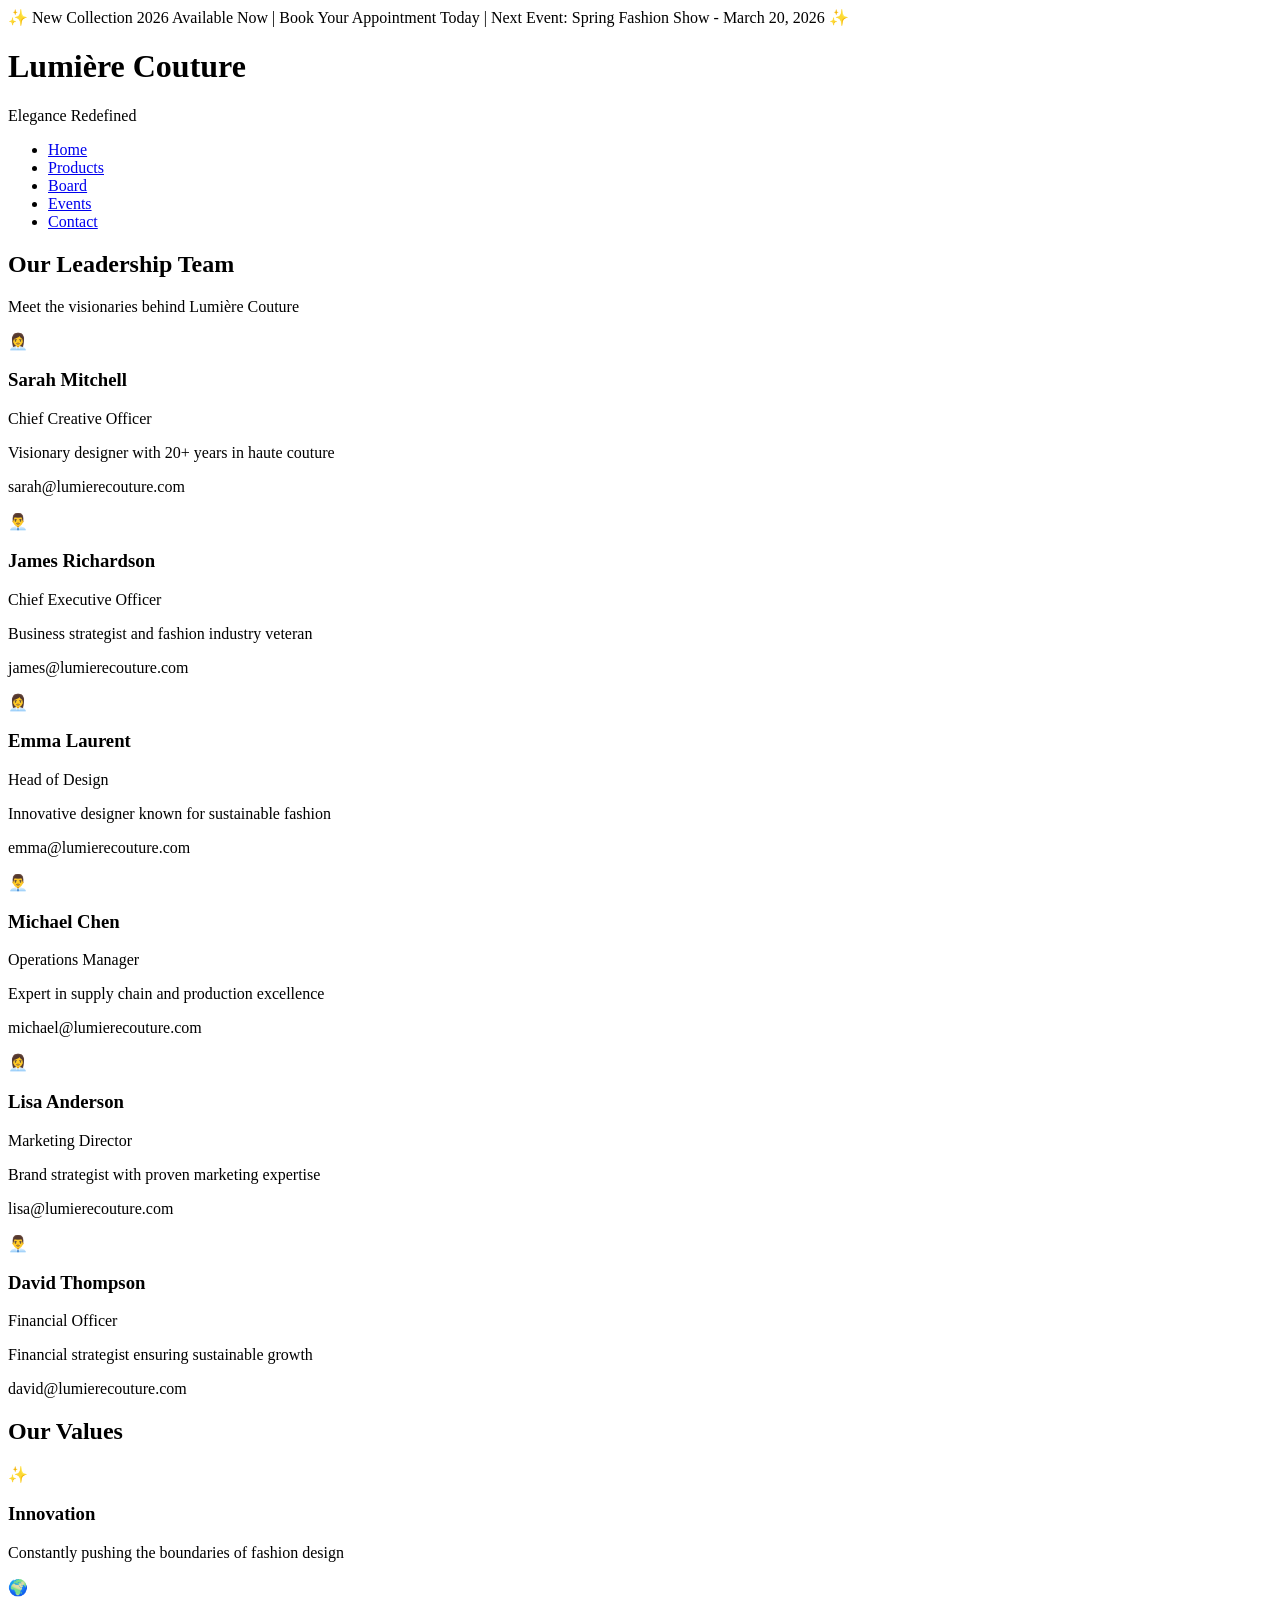
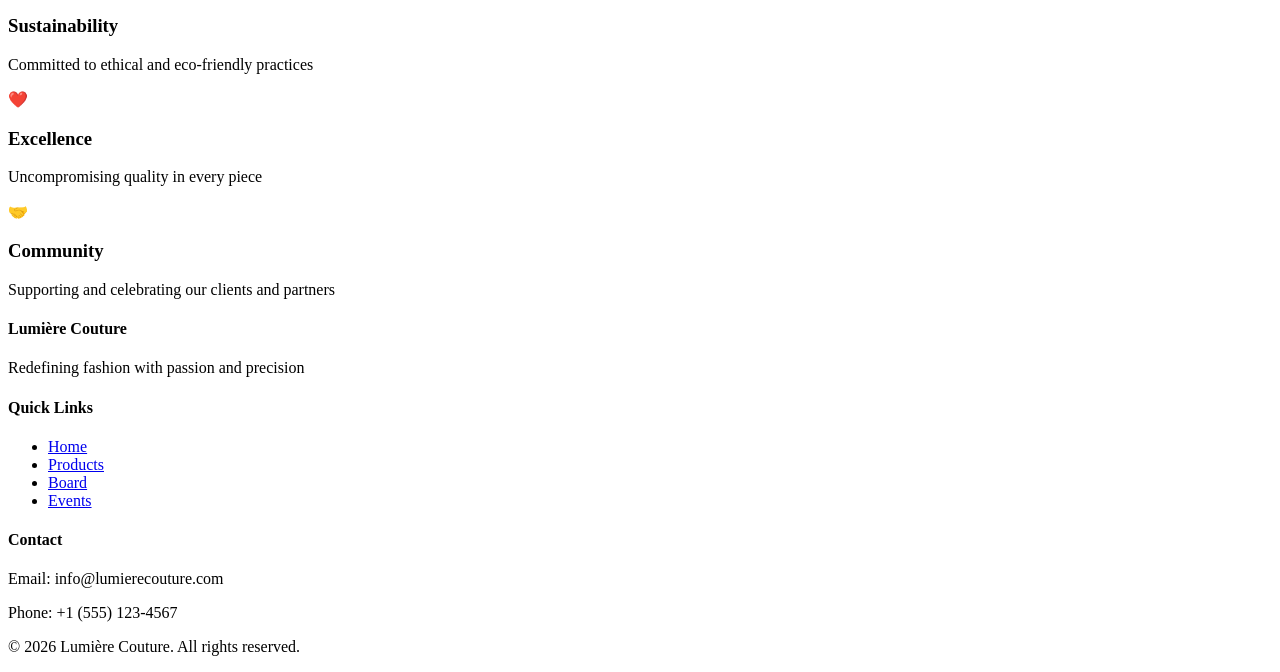
==== board.html @ a7db894f "Add files via upload" ====
<!DOCTYPE html>
<html lang="en">
<head>
    <meta charset="UTF-8">
    <meta name="viewport" content="width=device-width, initial-scale=1.0">
    <title>Board of Trustees - Lumière Couture</title>
    <link rel="stylesheet" href="styles.css">
</head>
<body>
    <div id="app">
        <!-- Marquee Section -->
        <div id="marquee-container" class="marquee-section">
            <div class="marquee">
                <span id="marquee-text">✨ New Collection 2026 Available Now | Book Your Appointment Today | Next Event: Spring Fashion Show - March 20, 2026 ✨</span>
            </div>
        </div>

        <!-- Navigation Header -->
        <header class="header">
            <div class="container">
                <div class="logo">
                    <h1>Lumière Couture</h1>
                    <p class="tagline">Elegance Redefined</p>
                </div>
                <nav class="nav">
                    <ul class="nav-list">
                        <li><a href="index.html" class="nav-link">Home</a></li>
                        <li><a href="products.html" class="nav-link">Products</a></li>
                        <li><a href="board.html" class="nav-link active">Board</a></li>
                        <li><a href="events.html" class="nav-link">Events</a></li>
                        <li><a href="inquiries.html" class="nav-link">Contact</a></li>
                    </ul>
                </nav>
            </div>
        </header>

        <!-- Main Content -->
        <main>
            <section class="board-section">
                <div class="container">
                    <h2>Our Leadership Team</h2>
                    <p class="section-subtitle">Meet the visionaries behind Lumière Couture</p>

                    <div class="board-grid">
                        <div class="board-member" onmouseover="showMemberDetails(this)" onmouseout="hideMemberDetails(this)">
                            <div class="member-image">👩‍💼</div>
                            <h3>Sarah Mitchell</h3>
                            <p class="role">Chief Creative Officer</p>
                            <p class="bio">Visionary designer with 20+ years in haute couture</p>
                            <p class="contact">sarah@lumierecouture.com</p>
                        </div>

                        <div class="board-member" onmouseover="showMemberDetails(this)" onmouseout="hideMemberDetails(this)">
                            <div class="member-image">👨‍💼</div>
                            <h3>James Richardson</h3>
                            <p class="role">Chief Executive Officer</p>
                            <p class="bio">Business strategist and fashion industry veteran</p>
                            <p class="contact">james@lumierecouture.com</p>
                        </div>

                        <div class="board-member" onmouseover="showMemberDetails(this)" onmouseout="hideMemberDetails(this)">
                            <div class="member-image">👩‍💼</div>
                            <h3>Emma Laurent</h3>
                            <p class="role">Head of Design</p>
                            <p class="bio">Innovative designer known for sustainable fashion</p>
                            <p class="contact">emma@lumierecouture.com</p>
                        </div>

                        <div class="board-member" onmouseover="showMemberDetails(this)" onmouseout="hideMemberDetails(this)">
                            <div class="member-image">👨‍💼</div>
                            <h3>Michael Chen</h3>
                            <p class="role">Operations Manager</p>
                            <p class="bio">Expert in supply chain and production excellence</p>
                            <p class="contact">michael@lumierecouture.com</p>
                        </div>

                        <div class="board-member" onmouseover="showMemberDetails(this)" onmouseout="hideMemberDetails(this)">
                            <div class="member-image">👩‍💼</div>
                            <h3>Lisa Anderson</h3>
                            <p class="role">Marketing Director</p>
                            <p class="bio">Brand strategist with proven marketing expertise</p>
                            <p class="contact">lisa@lumierecouture.com</p>
                        </div>

                        <div class="board-member" onmouseover="showMemberDetails(this)" onmouseout="hideMemberDetails(this)">
                            <div class="member-image">👨‍💼</div>
                            <h3>David Thompson</h3>
                            <p class="role">Financial Officer</p>
                            <p class="bio">Financial strategist ensuring sustainable growth</p>
                            <p class="contact">david@lumierecouture.com</p>
                        </div>
                    </div>
                </div>
            </section>

            <!-- Team Values Section -->
            <section class="team-values">
                <div class="container">
                    <h2>Our Values</h2>
                    <div class="values-grid">
                        <div class="value-card">
                            <div class="value-icon">✨</div>
                            <h3>Innovation</h3>
                            <p>Constantly pushing the boundaries of fashion design</p>
                        </div>
                        <div class="value-card">
                            <div class="value-icon">🌍</div>
                            <h3>Sustainability</h3>
                            <p>Committed to ethical and eco-friendly practices</p>
                        </div>
                        <div class="value-card">
                            <div class="value-icon">❤️</div>
                            <h3>Excellence</h3>
                            <p>Uncompromising quality in every piece</p>
                        </div>
                        <div class="value-card">
                            <div class="value-icon">🤝</div>
                            <h3>Community</h3>
                            <p>Supporting and celebrating our clients and partners</p>
                        </div>
                    </div>
                </div>
            </section>
        </main>

        <!-- Footer -->
        <footer class="footer">
            <div class="container">
                <div class="footer-content">
                    <div class="footer-section">
                        <h4>Lumière Couture</h4>
                        <p>Redefining fashion with passion and precision</p>
                    </div>
                    <div class="footer-section">
                        <h4>Quick Links</h4>
                        <ul>
                            <li><a href="index.html">Home</a></li>
                            <li><a href="products.html">Products</a></li>
                            <li><a href="board.html">Board</a></li>
                            <li><a href="events.html">Events</a></li>
                        </ul>
                    </div>
                    <div class="footer-section">
                        <h4>Contact</h4>
                        <p>Email: info@lumierecouture.com</p>
                        <p>Phone: +1 (555) 123-4567</p>
                    </div>
                </div>
                <div class="footer-bottom">
                    <p>&copy; 2026 Lumière Couture. All rights reserved.</p>
                </div>
            </div>
        </footer>
    </div>

    <script src="script.js"></script>
</body>
</html>
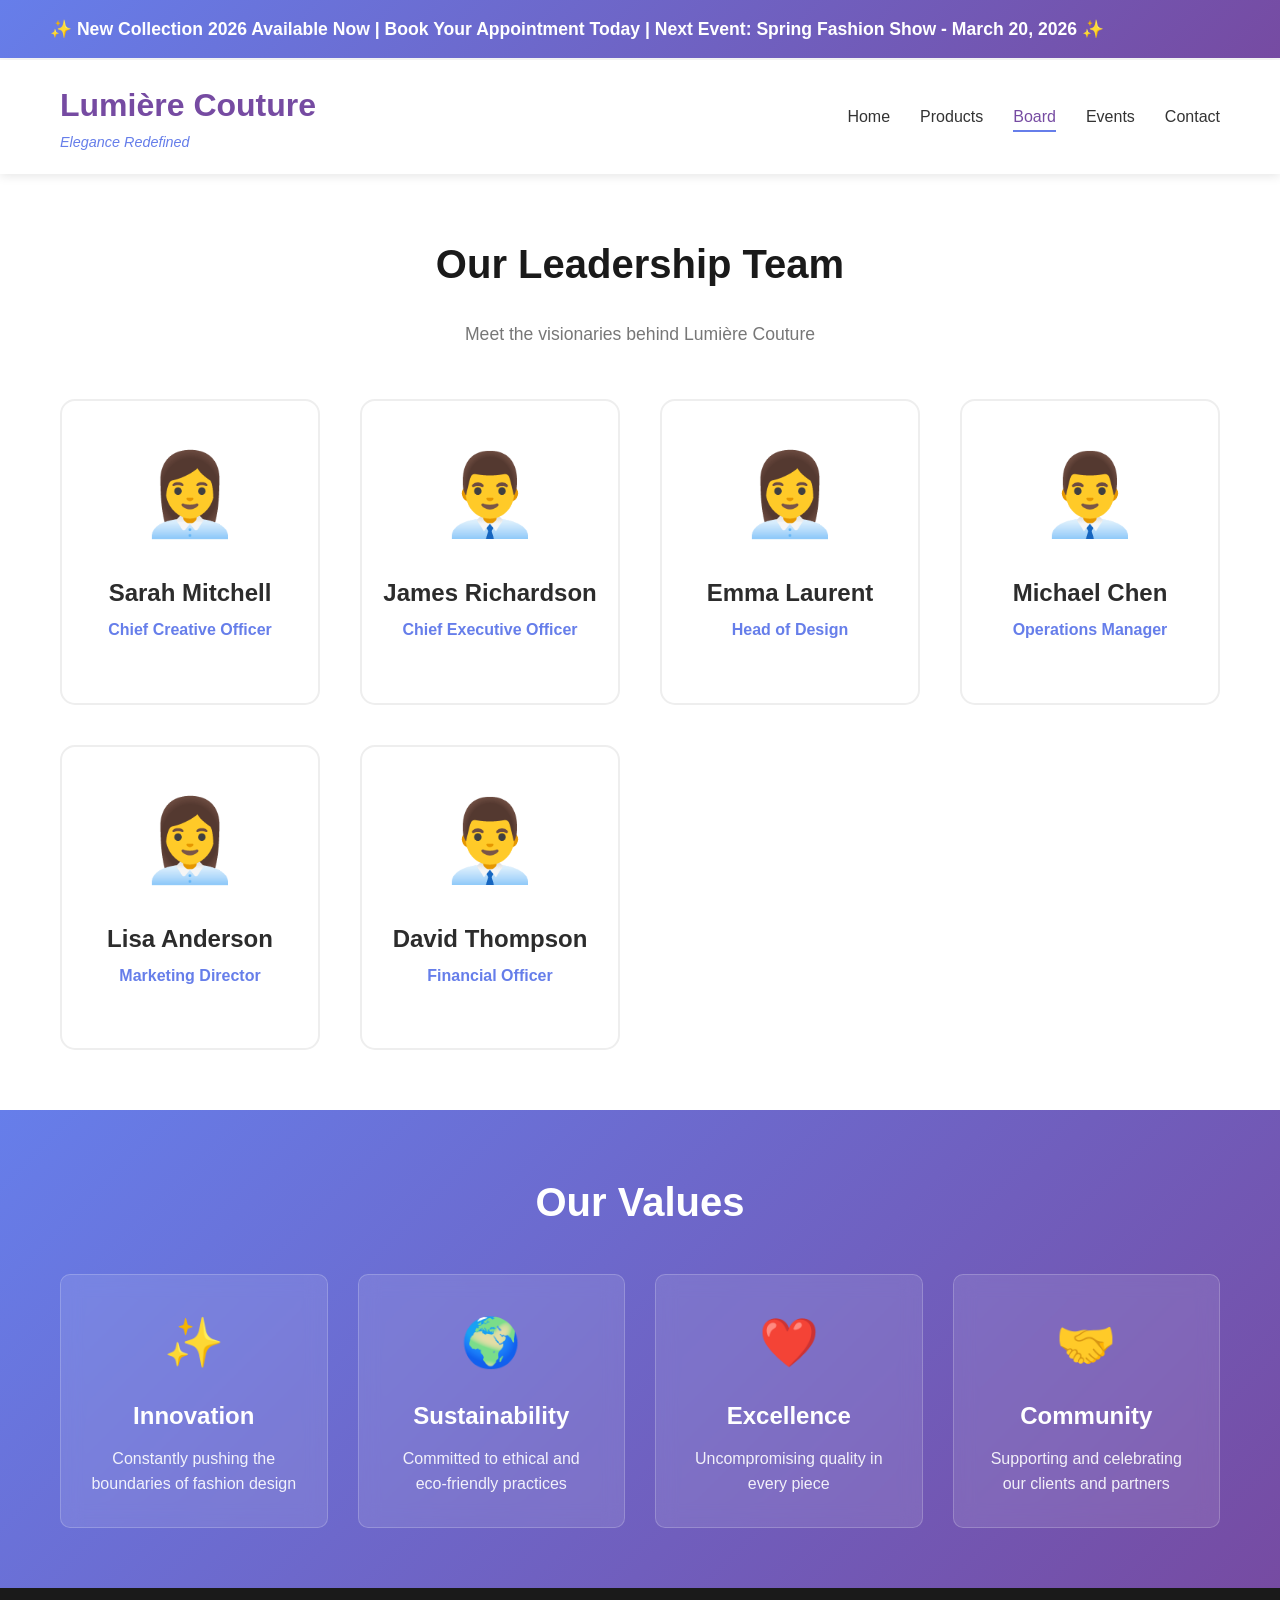
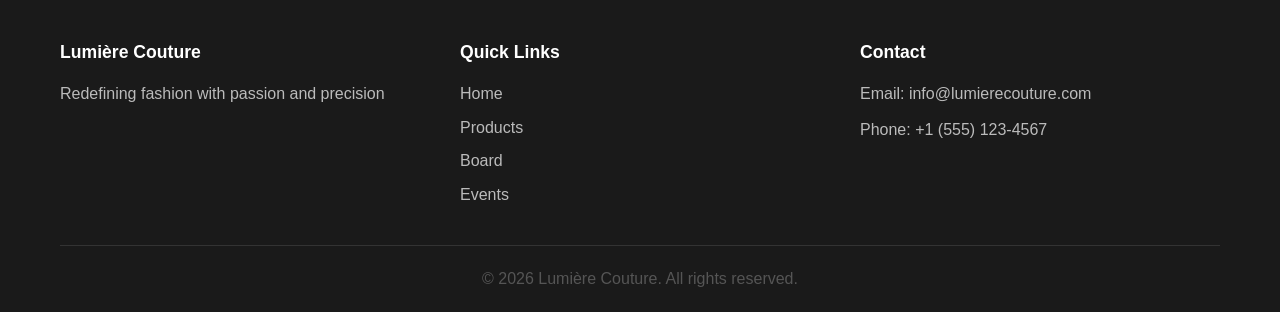
==== commit fa8e5f89: "Add files via upload" ====
--- a/board.html
+++ b/board.html
@@ -4,7 +4,7 @@
     <meta charset="UTF-8">
     <meta name="viewport" content="width=device-width, initial-scale=1.0">
     <title>Board of Trustees - Lumière Couture</title>
-    <link rel="stylesheet" href="styles.css">
+    <link rel="stylesheet" href="style.css">
 </head>
 <body>
     <div id="app">
--- a/style.css
+++ b/style.css
@@ -0,0 +1,969 @@
+/* ==================== GENERAL STYLES ==================== */
+
+* {
+    margin: 0;
+    padding: 0;
+    box-sizing: border-box;
+}
+
+body {
+    font-family: 'Segoe UI', Tahoma, Geneva, Verdana, sans-serif;
+    line-height: 1.6;
+    color: #333;
+    background-color: #f9f9f9;
+}
+
+.container {
+    max-width: 1200px;
+    margin: 0 auto;
+    padding: 0 20px;
+}
+
+h2 {
+    font-size: 2.5rem;
+    margin-bottom: 1.5rem;
+    color: #1a1a1a;
+    text-align: center;
+}
+h3 {
+    font-size: 1.5rem;
+    color: #2c2c2c;
+}
+p {
+    font-size: 1rem;
+    color: #555;
+}
+a {
+    text-decoration: none;
+    color: inherit;
+}
+
+/* ==================== MARQUEE SECTION ==================== */
+
+.marquee-section {
+    background: linear-gradient(135deg, #667eea 0%, #764ba2 100%);
+    overflow: hidden;
+    padding: 15px 0;
+    position: sticky;
+    top: 0;
+    z-index: 1000;
+}
+
+.marquee {
+    display: flex;
+    animation: scroll 30s linear infinite;
+}
+
+#marquee-text {
+    color: white;
+    font-weight: bold;
+    font-size: 1.1rem;
+    white-space: nowrap;
+    padding: 0 50px;
+    flex-shrink: 0;
+}
+
+.marquee:hover #marquee-text {
+    animation-play-state: paused;
+}
+
+@keyframes scroll {
+    0% {
+        transform: translateX(0);
+    }
+    100% {
+        transform: translateX(-100%);
+    }
+}
+
+/* Duplicate the text for seamless loop */
+#marquee-text::after {
+    content: attr(data-content);
+    margin-left: 50px;
+}
+
+/* ==================== HEADER & NAVIGATION ==================== */
+
+.header {
+    background-color: white;
+    box-shadow: 0 2px 10px rgba(0, 0, 0, 0.1);
+    position: sticky;
+    top: 60px;
+    z-index: 999;
+}
+
+.header .container {
+    display: flex;
+    justify-content: space-between;
+    align-items: center;
+    padding: 20px;
+}
+
+.logo h1 {
+    font-size: 2rem;
+    color: #764ba2;
+    margin: 0;
+}
+
+.logo .tagline {
+    font-size: 0.9rem;
+    color: #667eea;
+    font-style: italic;
+}
+
+.nav-list {
+    display: flex;
+    list-style: none;
+    gap: 30px;
+}
+
+.nav-link {
+    font-size: 1rem;
+    font-weight: 500;
+    color: #333;
+    transition: all 0.3s ease;
+    padding-bottom: 5px;
+    border-bottom: 2px solid transparent;
+}
+
+.nav-link:hover,
+.nav-link.active {
+    color: #764ba2;
+    border-bottom-color: #667eea;
+}
+
+/* ==================== HERO SECTION ==================== */
+
+.hero {
+    background: linear-gradient(135deg, #667eea 0%, #764ba2 100%);
+    color: white;
+    padding: 100px 20px;
+    text-align: center;
+}
+
+.hero-content h2 {
+    color: white;
+    font-size: 3.5rem;
+    margin-bottom: 1rem;
+}
+
+.hero-content p {
+    color: rgba(255, 255, 255, 0.9);
+    font-size: 1.5rem;
+    margin-bottom: 2rem;
+}
+
+/* ==================== BUTTONS ==================== */
+
+.cta-button {
+    background-color: #764ba2;
+    color: white;
+    border: none;
+    padding: 15px 40px;
+    font-size: 1rem;
+    font-weight: bold;
+    border-radius: 50px;
+    cursor: pointer;
+    transition: all 0.3s ease;
+    box-shadow: 0 4px 15px rgba(0, 0, 0, 0.2);
+}
+
+.cta-button:hover {
+    background-color: #667eea;
+    transform: translateY(-3px);
+    box-shadow: 0 6px 20px rgba(0, 0, 0, 0.3);
+}
+
+.add-to-cart,
+.register-btn,
+.submit-btn {
+    background-color: #667eea;
+    color: white;
+    border: none;
+    padding: 12px 30px;
+    font-size: 0.95rem;
+    font-weight: bold;
+    border-radius: 25px;
+    cursor: pointer;
+    transition: all 0.3s ease;
+    margin-top: 10px;
+}
+
+.add-to-cart:hover,
+.register-btn:hover,
+.submit-btn:hover {
+    background-color: #764ba2;
+    transform: translateY(-2px);
+}
+
+/* ==================== ABOUT SECTION ==================== */
+
+.about {
+    padding: 60px 20px;
+    background-color: white;
+    text-align: center;
+}
+
+.about p {
+    max-width: 700px;
+    margin: 0 auto 40px;
+    font-size: 1.1rem;
+    color: #666;
+}
+
+.about-stats {
+    display: grid;
+    grid-template-columns: repeat(auto-fit, minmax(200px, 1fr));
+    gap: 30px;
+    margin-top: 40px;
+}
+
+.stat h3 {
+    font-size: 2.5rem;
+    color: #764ba2;
+    margin-bottom: 10px;
+}
+
+.stat p {
+    color: #666;
+}
+
+/* ==================== FEATURED PRODUCTS ==================== */
+
+.featured-products,
+.products-section {
+    padding: 60px 20px;
+    background-color: white;
+}
+
+.products-grid {
+    display: grid;
+    grid-template-columns: repeat(auto-fit, minmax(280px, 1fr));
+    gap: 30px;
+    margin-top: 40px;
+}
+
+.product-card,
+.product-item {
+    background: white;
+    border: 1px solid #eee;
+    border-radius: 10px;
+    padding: 20px;
+    text-align: center;
+    transition: all 0.3s ease;
+    box-shadow: 0 2px 10px rgba(0, 0, 0, 0.05);
+}
+
+.product-card:hover,
+.product-item:hover {
+    transform: translateY(-5px);
+    box-shadow: 0 8px 25px rgba(0, 0, 0, 0.15);
+    border-color: #667eea;
+}
+
+.product-image {
+    font-size: 4rem;
+    margin-bottom: 15px;
+}
+
+.product-card h3,
+.product-item h3 {
+    margin-bottom: 10px;
+    color: #2c2c2c;
+}
+
+.product-description {
+    color: #777;
+    font-size: 0.95rem;
+    margin-bottom: 10px;
+}
+
+.price {
+    font-size: 1.5rem;
+    font-weight: bold;
+    color: #764ba2;
+    margin: 15px 0;
+}
+
+/* ==================== FILTER BUTTONS ==================== */
+
+.filter-buttons {
+    display: flex;
+    justify-content: center;
+    gap: 15px;
+    margin-bottom: 40px;
+    flex-wrap: wrap;
+}
+
+.filter-btn {
+    background-color: #f0f0f0;
+    color: #333;
+    border: 2px solid transparent;
+    padding: 10px 25px;
+    border-radius: 25px;
+    cursor: pointer;
+    transition: all 0.3s ease;
+    font-weight: 500;
+}
+
+.filter-btn:hover,
+.filter-btn.active {
+    background-color: #667eea;
+    color: white;
+    border-color: #667eea;
+}
+
+.hidden {
+    display: none;
+}
+
+/* ==================== CART SECTION ==================== */
+
+.cart-section {
+    padding: 40px 20px;
+    background-color: #f9f9f9;
+}
+
+.cart-section h2 {
+    margin-bottom: 30px;
+}
+
+#cart-items {
+    display: grid;
+    grid-template-columns: repeat(auto-fit, minmax(250px, 1fr));
+    gap: 20px;
+    margin-bottom: 30px;
+}
+
+.cart-item {
+    background: white;
+    padding: 20px;
+    border-radius: 10px;
+    border-left: 4px solid #667eea;
+    display: flex;
+    justify-content: space-between;
+    align-items: center;
+    box-shadow: 0 2px 10px rgba(0, 0, 0, 0.05);
+}
+
+.cart-item-info h4 {
+    margin-bottom: 5px;
+    color: #2c2c2c;
+}
+
+.cart-item-price {
+    font-weight: bold;
+    color: #764ba2;
+    font-size: 1.2rem;
+}
+
+.remove-item {
+    background-color: #ff6b6b;
+    color: white;
+    border: none;
+    padding: 8px 15px;
+    border-radius: 5px;
+    cursor: pointer;
+    transition: all 0.3s ease;
+}
+
+.remove-item:hover {
+    background-color: #ff5252;
+}
+
+.cart-total {
+    text-align: right;
+    font-size: 1.5rem;
+    font-weight: bold;
+    color: #764ba2;
+    padding: 20px;
+    background: white;
+    border-radius: 10px;
+}
+
+/* ==================== BOARD SECTION ==================== */
+
+.board-section {
+    padding: 60px 20px;
+    background-color: white;
+}
+
+.section-subtitle {
+    text-align: center;
+    color: #777;
+    font-size: 1.1rem;
+    margin-bottom: 50px;
+}
+
+.board-grid {
+    display: grid;
+    grid-template-columns: repeat(auto-fit, minmax(250px, 1fr));
+    gap: 40px;
+    margin-top: 40px;
+}
+
+.board-member {
+    background: white;
+    border: 2px solid #eee;
+    border-radius: 15px;
+    padding: 30px 20px;
+    text-align: center;
+    transition: all 0.3s ease;
+    cursor: pointer;
+    overflow: hidden;
+}
+
+.board-member:hover {
+    border-color: #667eea;
+    box-shadow: 0 8px 25px rgba(102, 126, 234, 0.2);
+    transform: translateY(-5px);
+}
+
+.member-image {
+    font-size: 5rem;
+    margin-bottom: 15px;
+    animation: float 3s ease-in-out infinite;
+}
+
+.board-member:hover .member-image {
+    animation-play-state: paused;
+}
+
+@keyframes float {
+    0%, 100% {
+        transform: translateY(0px);
+    }
+    50% {
+        transform: translateY(-10px);
+    }
+}
+
+.board-member h3 {
+    margin-bottom: 5px;
+    color: #2c2c2c;
+}
+
+.role {
+    color: #667eea;
+    font-weight: bold;
+    margin-bottom: 10px;
+}
+
+.bio,
+.contact {
+    font-size: 0.95rem;
+    color: #666;
+    margin-bottom: 10px;
+    opacity: 0;
+    transition: opacity 0.3s ease;
+    max-height: 0;
+    overflow: hidden;
+}
+
+.board-member:hover .bio,
+.board-member:hover .contact {
+    opacity: 1;
+    max-height: 100px;
+}
+
+/* ==================== TEAM VALUES ==================== */
+
+.team-values {
+    padding: 60px 20px;
+    background: linear-gradient(135deg, #667eea 0%, #764ba2 100%);
+}
+
+.team-values h2 {
+    color: white;
+    margin-bottom: 40px;
+}
+
+.values-grid {
+    display: grid;
+    grid-template-columns: repeat(auto-fit, minmax(250px, 1fr));
+    gap: 30px;
+}
+
+.value-card {
+    background: rgba(255, 255, 255, 0.1);
+    backdrop-filter: blur(10px);
+    padding: 30px;
+    border-radius: 10px;
+    text-align: center;
+    color: white;
+    border: 1px solid rgba(255, 255, 255, 0.2);
+    transition: all 0.3s ease;
+}
+
+.value-card:hover {
+    background: rgba(255, 255, 255, 0.2);
+    transform: translateY(-5px);
+}
+
+.value-icon {
+    font-size: 3rem;
+    margin-bottom: 15px;
+}
+
+.value-card h3 {
+    color: white;
+    margin-bottom: 10px;
+}
+
+.value-card p {
+    color: rgba(255, 255, 255, 0.9);
+}
+
+/* ==================== EVENTS SECTION ==================== */
+
+.events-section {
+    padding: 60px 20px;
+    background-color: white;
+}
+
+.events-timeline {
+    display: grid;
+    gap: 30px;
+    margin-top: 40px;
+}
+event-card {
+    display: flex;
+    gap: 30px;
+    background: white;
+    border: 2px solid #eee;
+    border-radius: 15px;
+    padding: 30px;
+    cursor: pointer;
+    transition: all 0.3s ease;
+}
+
+event-card:hover {
+    border-color: #667eea;
+    box-shadow: 0 8px 25px rgba(102, 126, 234, 0.2);
+    transform: translateX(10px);
+}
+
+event-date {
+    display: flex;
+    flex-direction: column;
+    align-items: center;
+    justify-content: center;
+    background: linear-gradient(135deg, #667eea 0%, #764ba2 100%);
+    color: white;
+    padding: 20px;
+    border-radius: 10px;
+    min-width: 100px;
+    text-align: center;
+    flex-shrink: 0;
+}
+
+event-date .month {
+    font-size: 1rem;
+    font-weight: bold;
+    text-transform: uppercase;
+}
+
+event-date .day {
+    font-size: 2.5rem;
+    font-weight: bold;
+}
+
+event-content h3 {
+    margin-bottom: 10px;
+    color: #2c2c2c;
+}
+
+event-time,
+event-location {
+    color: #666;
+    margin-bottom: 10px;
+}
+
+event-description {
+    color: #777;
+    margin-bottom: 15px;
+    line-height: 1.6;
+}
+
+.register-btn {
+    background-color: #764ba2;
+    margin-top: 0;
+}
+
+/* ==================== EVENTS STATS ==================== */
+
+.events-stats {
+    padding: 60px 20px;
+    background: linear-gradient(135deg, #667eea 0%, #764ba2 100%);
+}
+
+.events-stats h2 {
+    color: white;
+    margin-bottom: 40px;
+}
+
+.stats-grid {
+    display: grid;
+    grid-template-columns: repeat(auto-fit, minmax(200px, 1fr));
+    gap: 30px;
+}
+
+.stat-card {
+    background: rgba(255, 255, 255, 0.1);
+    padding: 30px;
+    border-radius: 10px;
+    text-align: center;
+    color: white;
+    border: 1px solid rgba(255, 255, 255, 0.2);
+    transition: all 0.3s ease;
+}
+
+.stat-card:hover {
+    background: rgba(255, 255, 255, 0.2);
+    transform: scale(1.05);
+}
+
+.stat-number {
+    font-size: 3rem;
+    font-weight: bold;
+    color: #fff;
+    margin-bottom: 10px;
+}
+
+.stat-card p {
+    color: rgba(255, 255, 255, 0.9);
+}
+
+/* ==================== INQUIRIES SECTION ==================== */
+
+.inquiries-section {
+    padding: 60px 20px;
+    background-color: white;
+}
+
+.inquiries-content {
+    display: grid;
+    grid-template-columns: repeat(auto-fit, minmax(350px, 1fr));
+    gap: 40px;
+    margin-top: 40px;
+}
+
+.form-container,
+.appointment-container {
+    background: #f9f9f9;
+    padding: 30px;
+    border-radius: 15px;
+    border: 1px solid #eee;
+}
+
+.form-container h3,
+.appointment-container h3 {
+    margin-bottom: 20px;
+    color: #2c2c2c;
+}
+
+.form-group {
+    margin-bottom: 20px;
+}
+
+.form-group label {
+    display: block;
+    margin-bottom: 8px;
+    font-weight: 500;
+    color: #333;
+}
+
+.form-group input[type="text"],
+.form-group input[type="email"],
+.form-group input[type="tel"],
+.form-group input[type="date"],
+.form-group select,
+.form-group textarea {
+    width: 100%;
+    padding: 12px;
+    border: 1px solid #ddd;
+    border-radius: 8px;
+    font-size: 1rem;
+    font-family: inherit;
+    transition: all 0.3s ease;
+}
+
+.form-group input:focus,
+.form-group select:focus,
+.form-group textarea:focus {
+    outline: none;
+    border-color: #667eea;
+    box-shadow: 0 0 5px rgba(102, 126, 234, 0.3);
+}
+
+.form-group textarea {
+    resize: vertical;
+}
+
+.form-group input[type="checkbox"] {
+    margin-right: 8px;
+}
+
+.submit-btn {
+    width: 100%;
+    padding: 15px;
+    font-size: 1rem;
+    margin-top: 20px;
+}
+
+#form-message,
+#appointment-message {
+    margin-top: 15px;
+    padding: 15px;
+    border-radius: 8px;
+    display: none;
+}
+
+#form-message.success,
+#appointment-message.success {
+    background-color: #d4edda;
+    color: #155724;
+    border: 1px solid #c3e6cb;
+    display: block;
+}
+
+#form-message.error,
+#appointment-message.error {
+    background-color: #f8d7da;
+    color: #721c24;
+    border: 1px solid #f5c6cb;
+    display: block;
+}
+
+/* ==================== CONTACT INFO SECTION ==================== */
+
+.contact-info-section {
+    padding: 60px 20px;
+    background: linear-gradient(135deg, #667eea 0%, #764ba2 100%);
+}
+
+.contact-info-section h2 {
+    color: white;
+    margin-bottom: 40px;
+}
+
+.contact-details {
+    display: grid;
+    grid-template-columns: repeat(auto-fit, minmax(250px, 1fr));
+    gap: 30px;
+}
+
+.contact-card {
+    background: rgba(255, 255, 255, 0.1);
+    backdrop-filter: blur(10px);
+    padding: 30px;
+    border-radius: 10px;
+    color: white;
+    border: 1px solid rgba(255, 255, 255, 0.2);
+    transition: all 0.3s ease;
+}
+
+.contact-card:hover {
+    background: rgba(255, 255, 255, 0.2);
+    transform: translateY(-5px);
+}
+
+.contact-card h4 {
+    margin-bottom: 15px;
+    font-size: 1.2rem;
+    color: white;
+}
+
+.contact-card p {
+    color: rgba(255, 255, 255, 0.9);
+    margin-bottom: 8px;
+}
+
+/* ==================== BOOKINGS SECTION ==================== */
+
+.bookings-section {
+    padding: 40px 20px;
+    background-color: #f9f9f9;
+}
+
+.bookings-section h2 {
+    margin-bottom: 30px;
+}
+
+.booking-item {
+    background: white;
+    padding: 20px;
+    border-radius: 10px;
+    border-left: 4px solid #667eea;
+    margin-bottom: 15px;
+    box-shadow: 0 2px 10px rgba(0, 0, 0, 0.05);
+}
+
+.booking-item h4 {
+    margin-bottom: 10px;
+    color: #2c2c2c;
+}
+
+.booking-item p {
+    margin-bottom: 5px;
+    color: #666;
+}
+
+/* ==================== CTA SECTION ==================== */
+
+.cta-section {
+    padding: 60px 20px;
+    background: linear-gradient(135deg, #667eea 0%, #764ba2 100%);
+    text-align: center;
+}
+
+.cta-section h2 {
+    color: white;
+}
+
+.cta-section p {
+    color: rgba(255, 255, 255, 0.9);
+    font-size: 1.2rem;
+    margin-bottom: 30px;
+}
+
+.cta-section .cta-button {
+    background-color: white;
+    color: #764ba2;
+}
+
+.cta-section .cta-button:hover {
+    background-color: #f0f0f0;
+}
+
+/* ==================== FOOTER ==================== */
+
+.footer {
+    background-color: #1a1a1a;
+    color: #ddd;
+    padding: 50px 20px 20px;
+}
+
+.footer-content {
+    display: grid;
+    grid-template-columns: repeat(auto-fit, minmax(250px, 1fr));
+    gap: 40px;
+    margin-bottom: 30px;
+}
+
+.footer-section h4 {
+    color: white;
+    margin-bottom: 15px;
+    font-size: 1.1rem;
+}
+
+.footer-section p {
+    color: #bbb;
+    margin-bottom: 10px;
+}
+
+.footer-section ul {
+    list-style: none;
+}
+
+.footer-section ul li {
+    margin-bottom: 8px;
+}
+
+.footer-section a {
+    color: #bbb;
+    transition: all 0.3s ease;
+}
+
+.footer-section a:hover {
+    color: #667eea;
+}
+
+.footer-bottom {
+    border-top: 1px solid #333;
+    padding-top: 20px;
+    text-align: center;
+    color: #999;
+}
+
+/* ==================== RESPONSIVE DESIGN ==================== */
+
+@media (max-width: 768px) {
+    .header .container {
+        flex-direction: column;
+        gap: 20px;
+    }
+
+    .nav-list {
+        gap: 15px;
+        flex-wrap: wrap;
+        justify-content: center;
+    }
+
+    .hero-content h2 {
+        font-size: 2.5rem;
+    }
+
+    .hero-content p {
+        font-size: 1.2rem;
+    }
+
+    .products-grid,
+    .board-grid,
+    .values-grid,
+    .stats-grid {
+        grid-template-columns: 1fr;
+    }
+
+    .event-card {
+        flex-direction: column;
+    }
+
+    .inquiries-content {
+        grid-template-columns: 1fr;
+    }
+
+    h2 {
+        font-size: 2rem;
+    }
+
+    .marquee {
+        animation: scroll 20s linear infinite;
+    }
+
+    #marquee-text {
+        font-size: 0.9rem;
+    }
+}
+
+@media (max-width: 480px) {
+    .logo h1 {
+        font-size: 1.5rem;
+    }
+
+    .nav-list {
+        gap: 10px;
+    }
+
+    .nav-link {
+        font-size: 0.85rem;
+    }
+
+    h2 {
+        font-size: 1.5rem;
+    }
+
+    .cta-button {
+        padding: 12px 25px;
+        font-size: 0.9rem;
+    }
+
+    .filter-buttons {
+        gap: 8px;
+    }
+
+    .filter-btn {
+        padding: 8px 15px;
+        font-size: 0.9rem;
+    }
+}
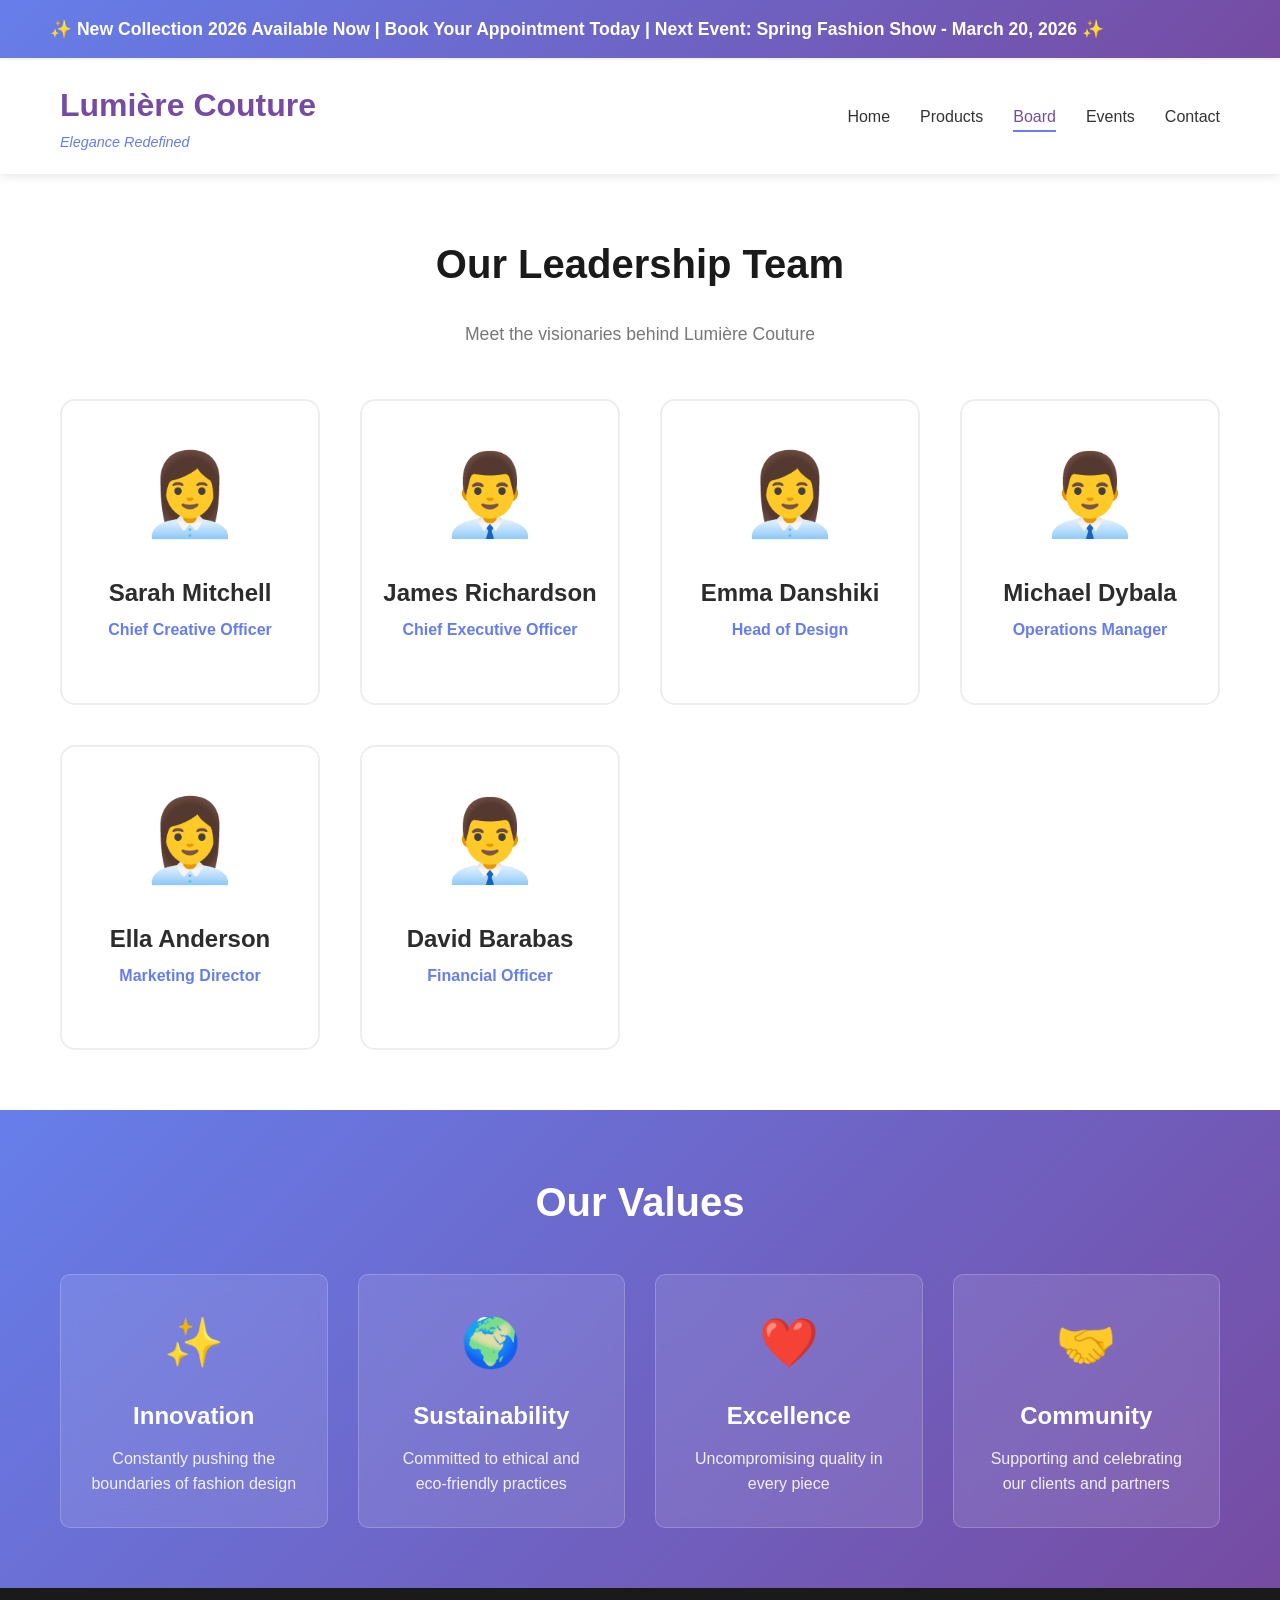
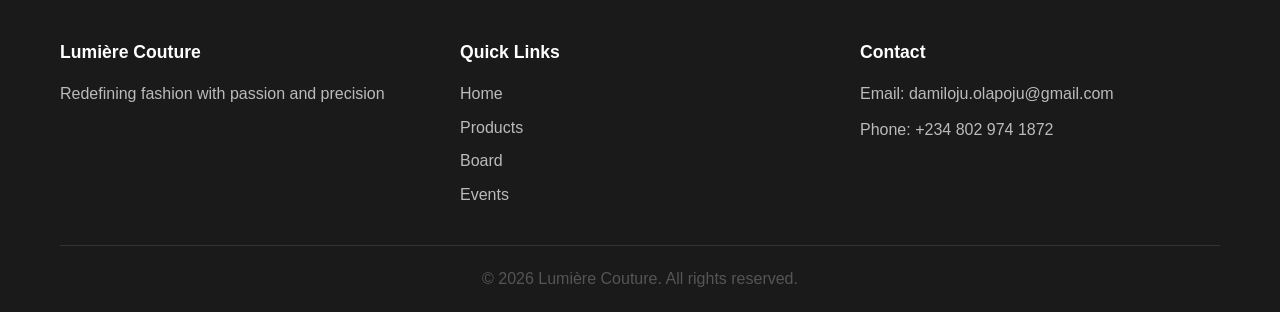
==== commit 69c9ed9a: "Add files via upload" ====
--- a/board.html
+++ b/board.html
@@ -60,7 +60,7 @@
 
                         <div class="board-member" onmouseover="showMemberDetails(this)" onmouseout="hideMemberDetails(this)">
                             <div class="member-image">👩‍💼</div>
-                            <h3>Emma Laurent</h3>
+                            <h3>Emma Danshiki</h3>
                             <p class="role">Head of Design</p>
                             <p class="bio">Innovative designer known for sustainable fashion</p>
                             <p class="contact">emma@lumierecouture.com</p>
@@ -68,7 +68,7 @@
 
                         <div class="board-member" onmouseover="showMemberDetails(this)" onmouseout="hideMemberDetails(this)">
                             <div class="member-image">👨‍💼</div>
-                            <h3>Michael Chen</h3>
+                            <h3>Michael Dybala</h3>
                             <p class="role">Operations Manager</p>
                             <p class="bio">Expert in supply chain and production excellence</p>
                             <p class="contact">michael@lumierecouture.com</p>
@@ -76,15 +76,15 @@
 
                         <div class="board-member" onmouseover="showMemberDetails(this)" onmouseout="hideMemberDetails(this)">
                             <div class="member-image">👩‍💼</div>
-                            <h3>Lisa Anderson</h3>
+                            <h3>Ella Anderson</h3>
                             <p class="role">Marketing Director</p>
                             <p class="bio">Brand strategist with proven marketing expertise</p>
-                            <p class="contact">lisa@lumierecouture.com</p>
+                            <p class="contact">ella@lumierecouture.com</p>
                         </div>
 
                         <div class="board-member" onmouseover="showMemberDetails(this)" onmouseout="hideMemberDetails(this)">
                             <div class="member-image">👨‍💼</div>
-                            <h3>David Thompson</h3>
+                            <h3>David Barabas</h3>
                             <p class="role">Financial Officer</p>
                             <p class="bio">Financial strategist ensuring sustainable growth</p>
                             <p class="contact">david@lumierecouture.com</p>
@@ -142,8 +142,8 @@
                     </div>
                     <div class="footer-section">
                         <h4>Contact</h4>
-                        <p>Email: info@lumierecouture.com</p>
-                        <p>Phone: +1 (555) 123-4567</p>
+                        <p>Email: damiloju.olapoju@gmail.com</p>
+                        <p>Phone: +234 802 974 1872</p>
                     </div>
                 </div>
                 <div class="footer-bottom">
